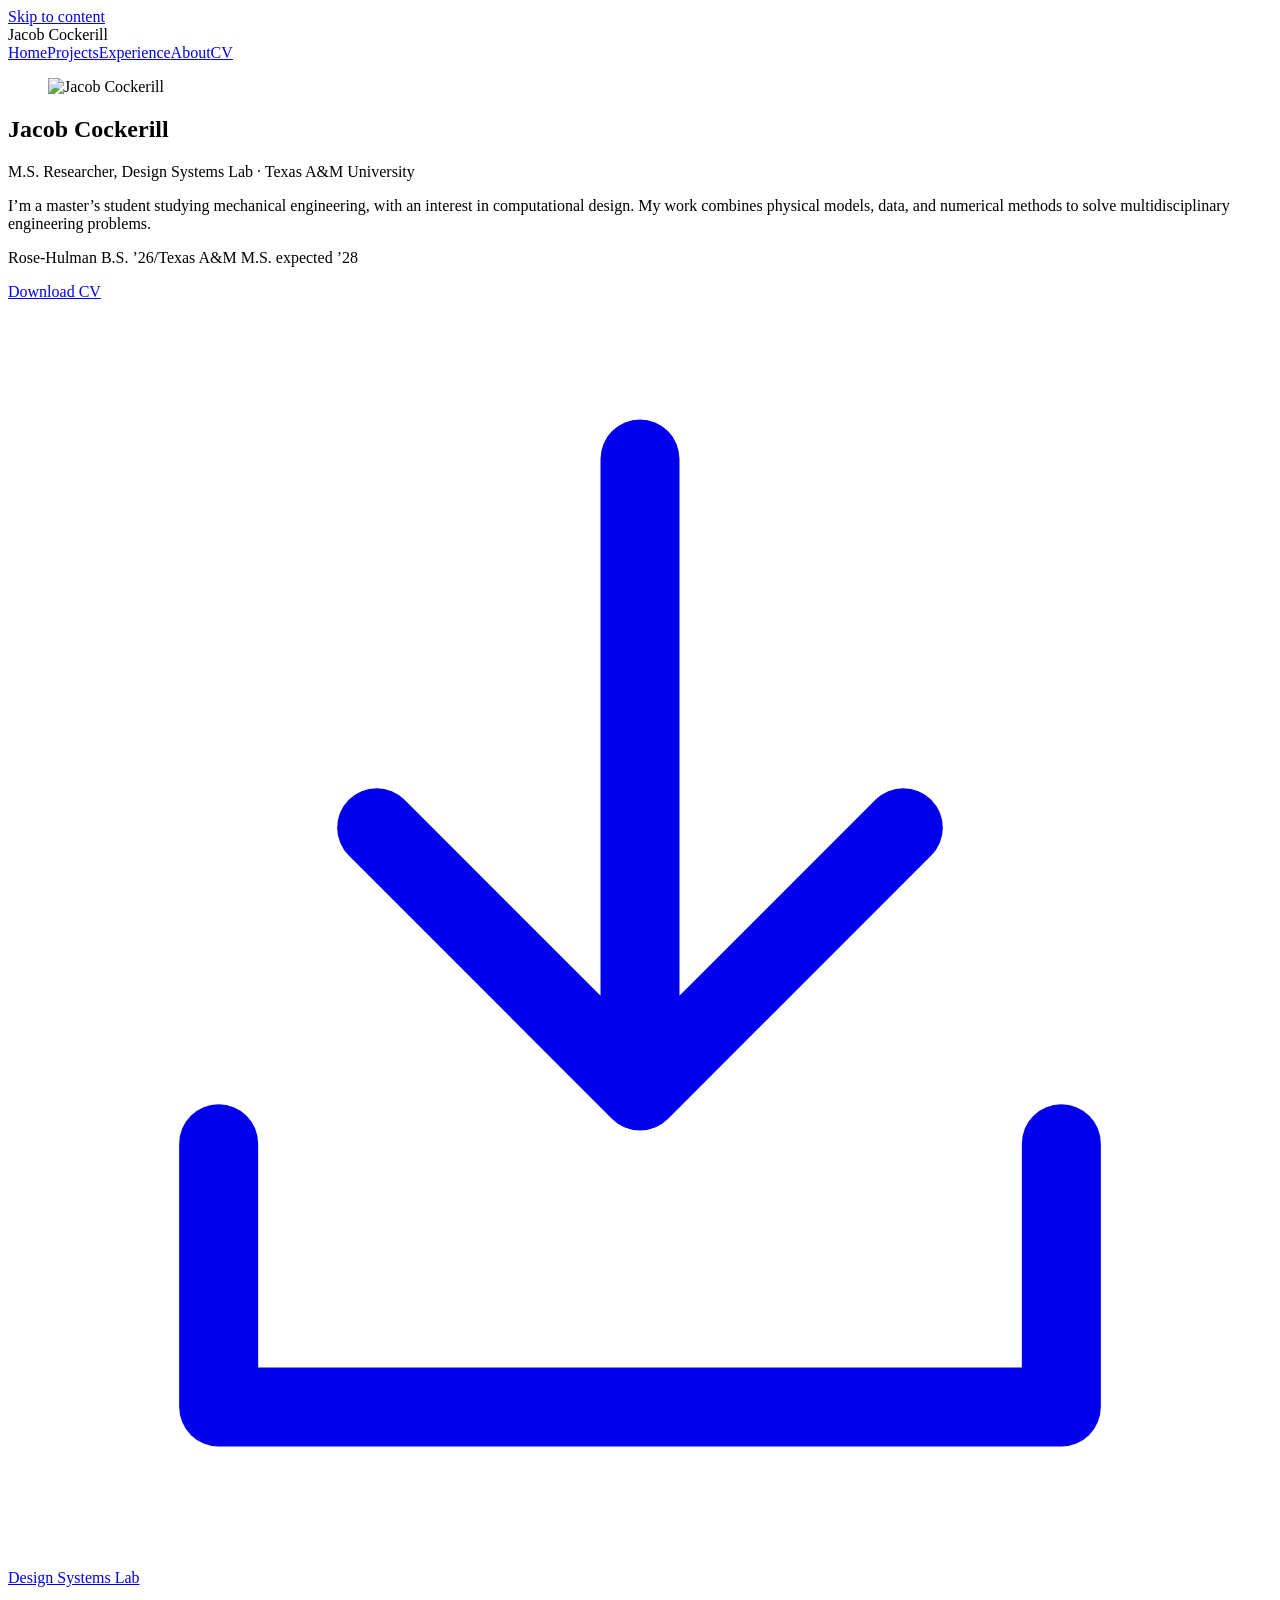
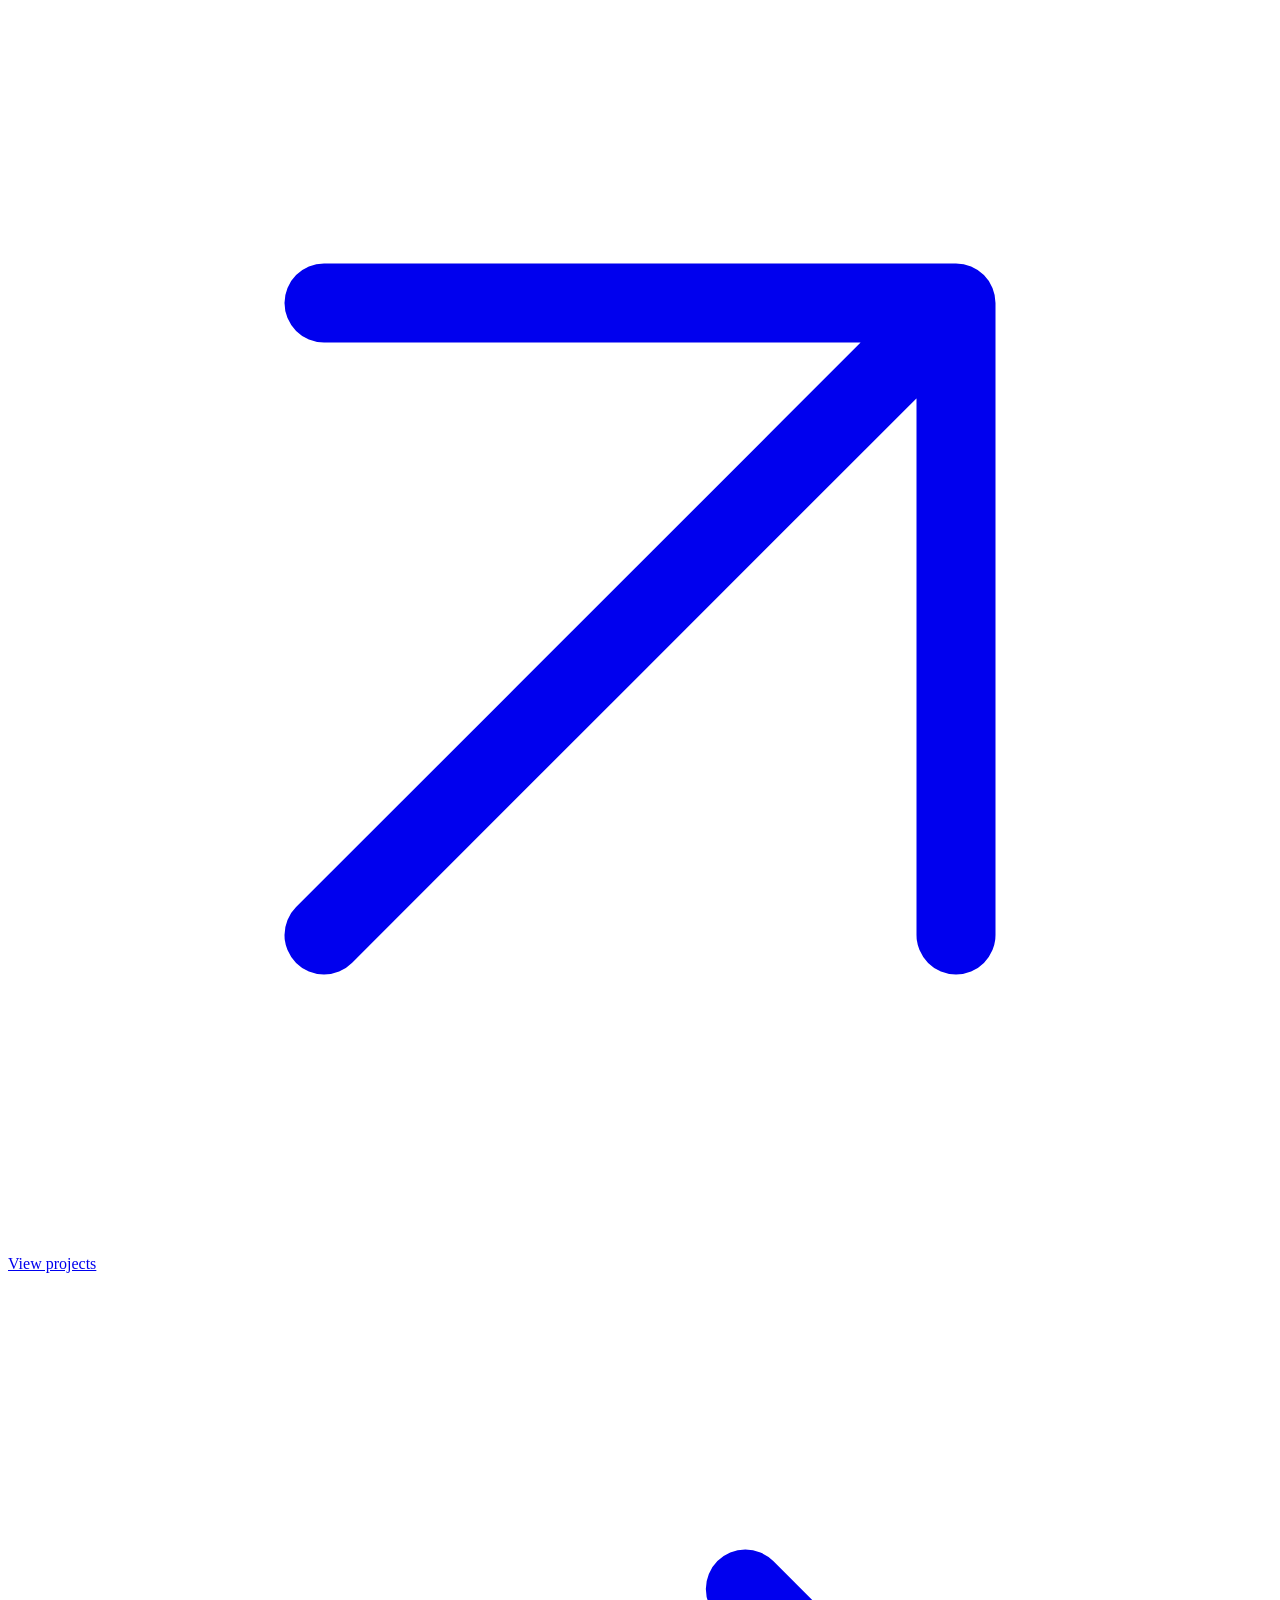
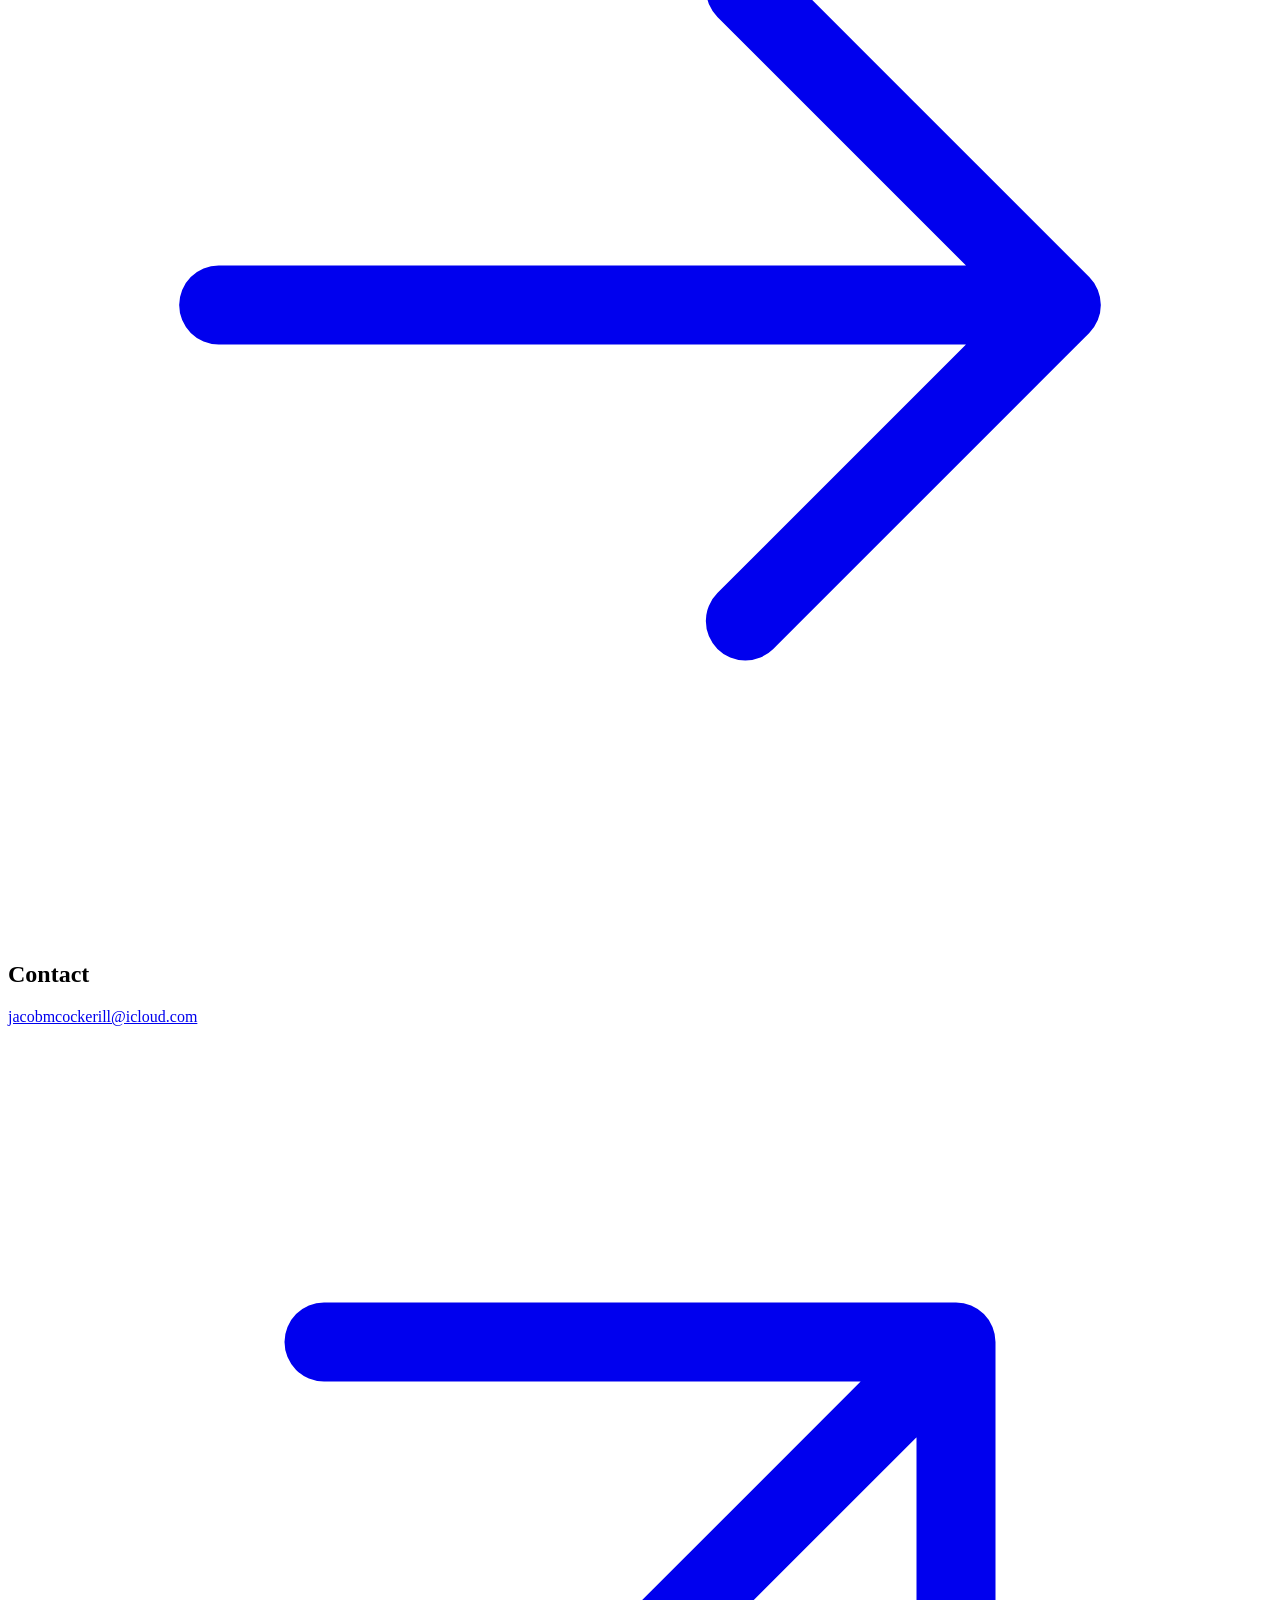
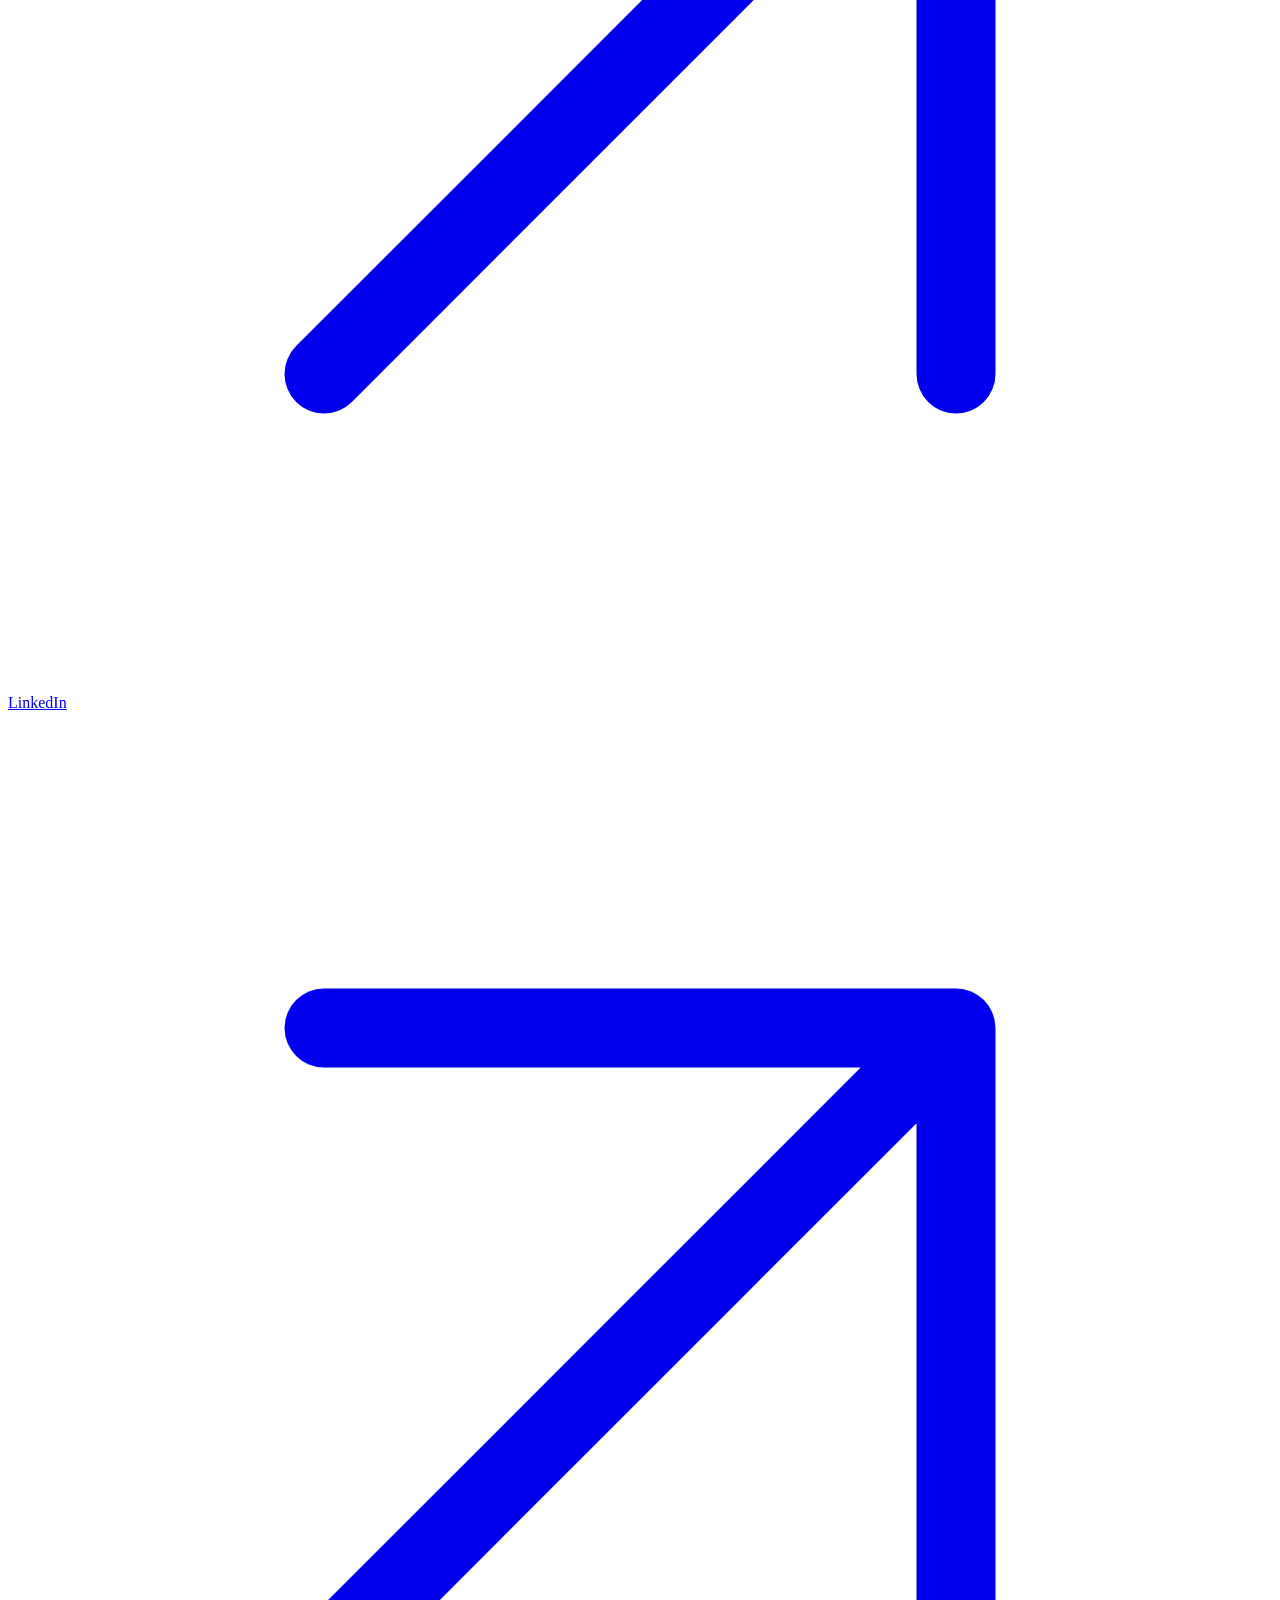
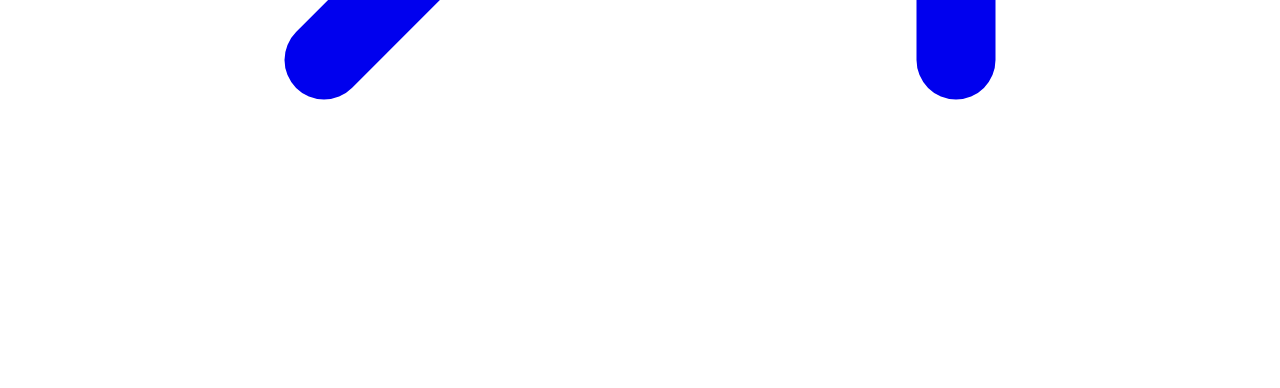
==== index.html @ 5a133b37 "Add files via upload" ====
<!doctype html>
<html lang="en">
<head>
  <meta charset="utf-8">
  <meta name="viewport" content="width=device-width, initial-scale=1">
  <meta name="description" content="Jacob Cockerill, mechanical engineering master’s student and M.S. Researcher in the Design Systems Lab at Texas A&amp;M University.">
  <meta name="theme-color" content="#151716">
  <title>Jacob Cockerill | Mechanical Engineering Portfolio</title>
  <link rel="icon" href="assets/favicon.svg" type="image/svg+xml">
  <link rel="stylesheet" href="assets/portfolio.css">
</head>
<body class="page-home">
<a class="skip-link" href="#main">Skip to content</a>
<header class="site-header"><div class="container header-inner"><nav aria-label="Main navigation">
  <span class="nav-name">Jacob Cockerill</span>
  <div class="nav-links"><a href="index.html" aria-current="page">Home</a><a href="projects.html">Projects</a><a href="experience.html">Experience</a><a href="about.html">About</a><a href="cv.html">CV</a></div>
</nav></div></header>
<main id="main" tabindex="-1"><section class="hero container centered-home" aria-labelledby="hero-title">
      <figure class="hero-portrait"><div class="media media-frame portrait"><img src="assets/media/jacob-cockerill-portrait.jpg" alt="Jacob Cockerill" width="906" height="1205" loading="eager" fetchpriority="high" decoding="async"></div></figure>
      <div class="hero-copy">
        <h1 id="hero-title">Jacob Cockerill</h1>
        <p class="hero-affiliation">M.S. Researcher, Design Systems Lab <span class="affiliation-divider" aria-hidden="true">·</span> <span>Texas A&amp;M University</span></p>
        <p class="hero-intro">I’m a master’s student studying mechanical engineering, with an interest in computational design. My work combines physical models, data, and numerical methods to solve multidisciplinary engineering problems.</p>
        <p class="hero-note"><span>Rose-Hulman B.S. ’26</span><span class="note-divider" aria-hidden="true">/</span><span>Texas A&amp;M M.S. expected ’28</span></p>
        <div class="hero-actions"><a class="button cv-primary" href="assets/Jacob_Cockerill_CV.pdf" download="Jacob_Cockerill_CV.pdf">Download CV <svg class="icon" viewBox="0 0 24 24" fill="none" stroke="currentColor" stroke-width="1.5" stroke-linecap="round" stroke-linejoin="round" aria-hidden="true"><path d="M12 3v12m-5-5 5 5 5-5M4 16v5h16v-5"/></svg></a><a class="button button-outline" href="https://designsystems.tamu.edu/">Design Systems Lab <svg class="icon" viewBox="0 0 24 24" fill="none" stroke="currentColor" stroke-width="1.5" stroke-linecap="round" stroke-linejoin="round" aria-hidden="true"><path d="M6 18 18 6M6 6h12v12"/></svg></a><a class="text-link" href="projects.html">View projects <svg class="icon" viewBox="0 0 24 24" fill="none" stroke="currentColor" stroke-width="1.5" stroke-linecap="round" stroke-linejoin="round" aria-hidden="true"><path d="M4 12h16m-6-6 6 6-6 6"/></svg></a></div>
      </div>
    </section></main>
<footer class="contact-section" aria-labelledby="contact-title"><div class="container contact-inner"><div><h2 id="contact-title">Contact</h2></div><div class="contact-links"><a href="mailto:jacobmcockerill@icloud.com">jacobmcockerill@icloud.com <svg class="icon" viewBox="0 0 24 24" fill="none" stroke="currentColor" stroke-width="1.5" stroke-linecap="round" stroke-linejoin="round" aria-hidden="true"><path d="M6 18 18 6M6 6h12v12"/></svg></a><a href="https://www.linkedin.com/in/jacob-cockerill-304030253">LinkedIn <svg class="icon" viewBox="0 0 24 24" fill="none" stroke="currentColor" stroke-width="1.5" stroke-linecap="round" stroke-linejoin="round" aria-hidden="true"><path d="M6 18 18 6M6 6h12v12"/></svg></a></div></div></footer>
</body>
</html>
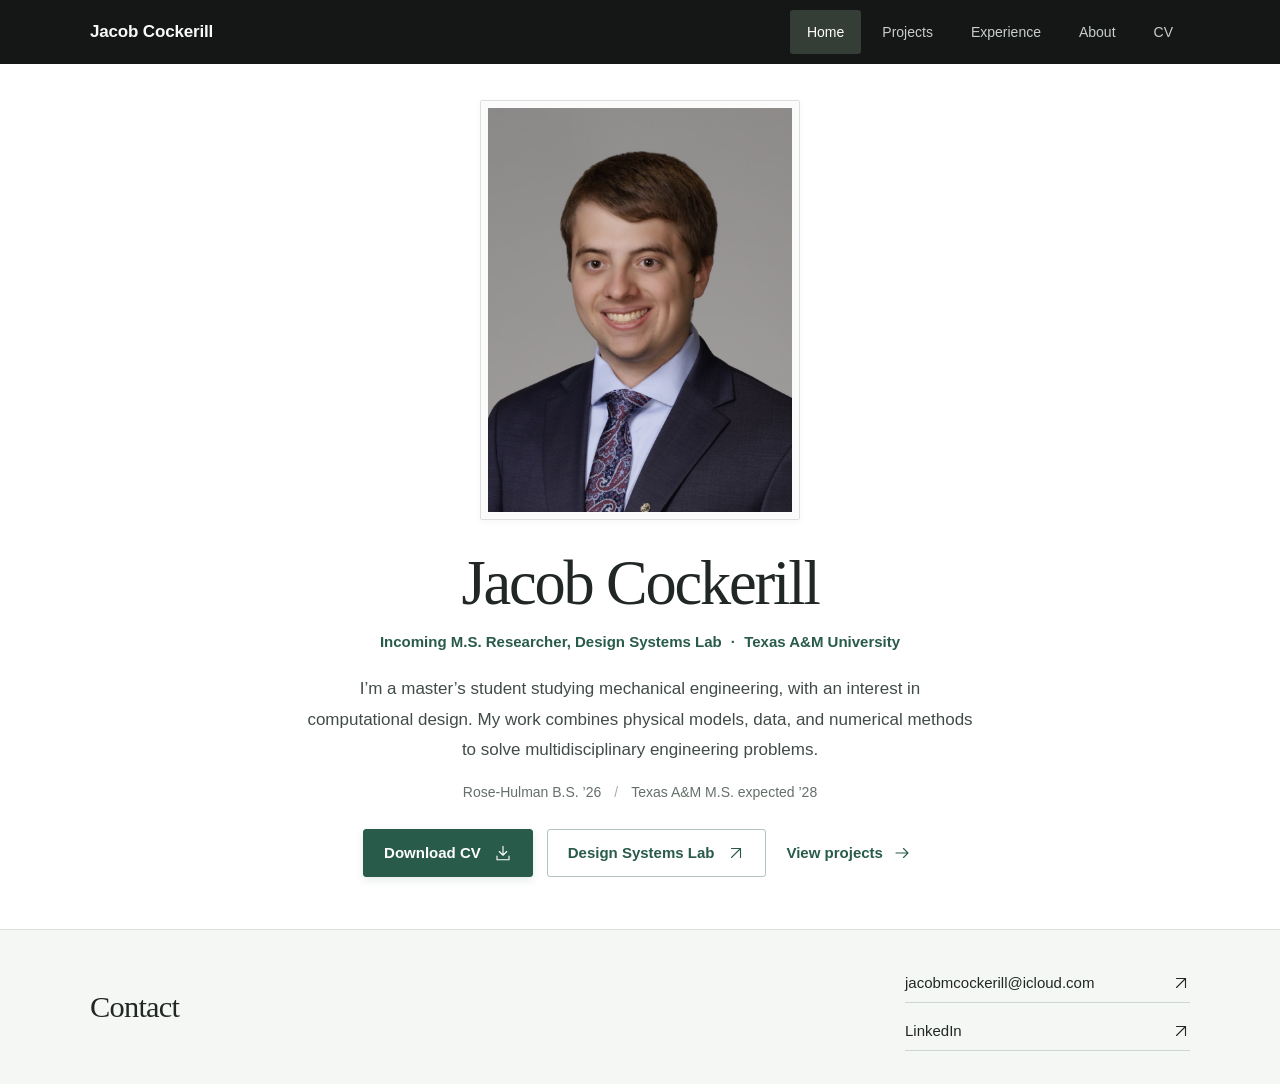
==== commit 1e8146e5: "Update LinkedIn links and incoming lab status" ====
--- a/index.html
+++ b/index.html
@@ -1,30 +1,30 @@
-<!doctype html>
-<html lang="en">
-<head>
-  <meta charset="utf-8">
-  <meta name="viewport" content="width=device-width, initial-scale=1">
-  <meta name="description" content="Jacob Cockerill, mechanical engineering master’s student and M.S. Researcher in the Design Systems Lab at Texas A&amp;M University.">
-  <meta name="theme-color" content="#151716">
-  <title>Jacob Cockerill | Mechanical Engineering Portfolio</title>
-  <link rel="icon" href="assets/favicon.svg" type="image/svg+xml">
-  <link rel="stylesheet" href="assets/portfolio.css">
-</head>
-<body class="page-home">
-<a class="skip-link" href="#main">Skip to content</a>
-<header class="site-header"><div class="container header-inner"><nav aria-label="Main navigation">
-  <span class="nav-name">Jacob Cockerill</span>
-  <div class="nav-links"><a href="index.html" aria-current="page">Home</a><a href="projects.html">Projects</a><a href="experience.html">Experience</a><a href="about.html">About</a><a href="cv.html">CV</a></div>
-</nav></div></header>
-<main id="main" tabindex="-1"><section class="hero container centered-home" aria-labelledby="hero-title">
-      <figure class="hero-portrait"><div class="media media-frame portrait"><img src="assets/media/jacob-cockerill-portrait.jpg" alt="Jacob Cockerill" width="906" height="1205" loading="eager" fetchpriority="high" decoding="async"></div></figure>
-      <div class="hero-copy">
-        <h1 id="hero-title">Jacob Cockerill</h1>
-        <p class="hero-affiliation">M.S. Researcher, Design Systems Lab <span class="affiliation-divider" aria-hidden="true">·</span> <span>Texas A&amp;M University</span></p>
-        <p class="hero-intro">I’m a master’s student studying mechanical engineering, with an interest in computational design. My work combines physical models, data, and numerical methods to solve multidisciplinary engineering problems.</p>
-        <p class="hero-note"><span>Rose-Hulman B.S. ’26</span><span class="note-divider" aria-hidden="true">/</span><span>Texas A&amp;M M.S. expected ’28</span></p>
-        <div class="hero-actions"><a class="button cv-primary" href="assets/Jacob_Cockerill_CV.pdf" download="Jacob_Cockerill_CV.pdf">Download CV <svg class="icon" viewBox="0 0 24 24" fill="none" stroke="currentColor" stroke-width="1.5" stroke-linecap="round" stroke-linejoin="round" aria-hidden="true"><path d="M12 3v12m-5-5 5 5 5-5M4 16v5h16v-5"/></svg></a><a class="button button-outline" href="https://designsystems.tamu.edu/">Design Systems Lab <svg class="icon" viewBox="0 0 24 24" fill="none" stroke="currentColor" stroke-width="1.5" stroke-linecap="round" stroke-linejoin="round" aria-hidden="true"><path d="M6 18 18 6M6 6h12v12"/></svg></a><a class="text-link" href="projects.html">View projects <svg class="icon" viewBox="0 0 24 24" fill="none" stroke="currentColor" stroke-width="1.5" stroke-linecap="round" stroke-linejoin="round" aria-hidden="true"><path d="M4 12h16m-6-6 6 6-6 6"/></svg></a></div>
-      </div>
-    </section></main>
-<footer class="contact-section" aria-labelledby="contact-title"><div class="container contact-inner"><div><h2 id="contact-title">Contact</h2></div><div class="contact-links"><a href="mailto:jacobmcockerill@icloud.com">jacobmcockerill@icloud.com <svg class="icon" viewBox="0 0 24 24" fill="none" stroke="currentColor" stroke-width="1.5" stroke-linecap="round" stroke-linejoin="round" aria-hidden="true"><path d="M6 18 18 6M6 6h12v12"/></svg></a><a href="https://www.linkedin.com/in/jacob-cockerill-304030253">LinkedIn <svg class="icon" viewBox="0 0 24 24" fill="none" stroke="currentColor" stroke-width="1.5" stroke-linecap="round" stroke-linejoin="round" aria-hidden="true"><path d="M6 18 18 6M6 6h12v12"/></svg></a></div></div></footer>
-</body>
-</html>+<!doctype html>
+<html lang="en">
+<head>
+  <meta charset="utf-8">
+  <meta name="viewport" content="width=device-width, initial-scale=1">
+  <meta name="description" content="Jacob Cockerill, mechanical engineering master’s student at Texas A&amp;M University, accepted to join the Design Systems Lab.">
+  <meta name="theme-color" content="#151716">
+  <title>Jacob Cockerill | Mechanical Engineering Portfolio</title>
+  <link rel="icon" href="assets/favicon.svg" type="image/svg+xml">
+  <link rel="stylesheet" href="assets/portfolio.css">
+</head>
+<body class="page-home">
+<a class="skip-link" href="#main">Skip to content</a>
+<header class="site-header"><div class="container header-inner"><nav aria-label="Main navigation">
+  <span class="nav-name">Jacob Cockerill</span>
+  <div class="nav-links"><a href="index.html" aria-current="page">Home</a><a href="projects.html">Projects</a><a href="experience.html">Experience</a><a href="about.html">About</a><a href="cv.html">CV</a></div>
+</nav></div></header>
+<main id="main" tabindex="-1"><section class="hero container centered-home" aria-labelledby="hero-title">
+      <figure class="hero-portrait"><div class="media media-frame portrait"><img src="assets/media/jacob-cockerill-portrait.jpg" alt="Jacob Cockerill" width="906" height="1205" loading="eager" fetchpriority="high" decoding="async"></div></figure>
+      <div class="hero-copy">
+        <h1 id="hero-title">Jacob Cockerill</h1>
+        <p class="hero-affiliation">Incoming M.S. Researcher, Design Systems Lab <span class="affiliation-divider" aria-hidden="true">·</span> <span>Texas A&amp;M University</span></p>
+        <p class="hero-intro">I’m a master’s student studying mechanical engineering, with an interest in computational design. My work combines physical models, data, and numerical methods to solve multidisciplinary engineering problems.</p>
+        <p class="hero-note"><span>Rose-Hulman B.S. ’26</span><span class="note-divider" aria-hidden="true">/</span><span>Texas A&amp;M M.S. expected ’28</span></p>
+        <div class="hero-actions"><a class="button cv-primary" href="assets/Jacob_Cockerill_CV.pdf" download="Jacob_Cockerill_CV.pdf">Download CV <svg class="icon" viewBox="0 0 24 24" fill="none" stroke="currentColor" stroke-width="1.5" stroke-linecap="round" stroke-linejoin="round" aria-hidden="true"><path d="M12 3v12m-5-5 5 5 5-5M4 16v5h16v-5"/></svg></a><a class="button button-outline" href="https://designsystems.tamu.edu/">Design Systems Lab <svg class="icon" viewBox="0 0 24 24" fill="none" stroke="currentColor" stroke-width="1.5" stroke-linecap="round" stroke-linejoin="round" aria-hidden="true"><path d="M6 18 18 6M6 6h12v12"/></svg></a><a class="text-link" href="projects.html">View projects <svg class="icon" viewBox="0 0 24 24" fill="none" stroke="currentColor" stroke-width="1.5" stroke-linecap="round" stroke-linejoin="round" aria-hidden="true"><path d="M4 12h16m-6-6 6 6-6 6"/></svg></a></div>
+      </div>
+    </section></main>
+<footer class="contact-section" aria-labelledby="contact-title"><div class="container contact-inner"><div><h2 id="contact-title">Contact</h2></div><div class="contact-links"><a href="mailto:jacobmcockerill@icloud.com">jacobmcockerill@icloud.com <svg class="icon" viewBox="0 0 24 24" fill="none" stroke="currentColor" stroke-width="1.5" stroke-linecap="round" stroke-linejoin="round" aria-hidden="true"><path d="M6 18 18 6M6 6h12v12"/></svg></a><a href="https://www.linkedin.com/in/jcockerill26/">LinkedIn <svg class="icon" viewBox="0 0 24 24" fill="none" stroke="currentColor" stroke-width="1.5" stroke-linecap="round" stroke-linejoin="round" aria-hidden="true"><path d="M6 18 18 6M6 6h12v12"/></svg></a></div></div></footer>
+</body>
+</html>
--- a/assets/portfolio.css
+++ b/assets/portfolio.css
@@ -0,0 +1,363 @@
+/* One shared visual system for the portfolio. No external fonts or libraries. */
+:root {
+  color-scheme: light;
+  --paper: #ffffff;
+  --surface: #f6f7f6;
+  --ink: #202724;
+  --body: #424c46;
+  --muted: #657069;
+  --accent: #285b49;
+  --accent-dark: #193d30;
+  --line: #dce2de;
+  --header: #151716;
+  --serif: Georgia, 'Times New Roman', serif;
+  --sans: 'Segoe UI', Arial, sans-serif;
+  --max: 1100px;
+  --gutter: clamp(20px, 4vw, 48px);
+}
+* { box-sizing: border-box; }
+html { scroll-behavior: smooth; scroll-padding-top: 90px; }
+body {
+  margin: 0;
+  min-height: 100svh;
+  display: flex;
+  flex-direction: column;
+  background: var(--paper);
+  color: var(--ink);
+  font-family: var(--sans);
+  font-size: 1rem;
+  line-height: 1.75;
+  -webkit-font-smoothing: antialiased;
+}
+main { flex: 1; min-width: 0; }
+main:focus { outline: none; }
+figure, h1, h2, h3, p, ul, dl, dd { margin: 0; }
+button, input { font: inherit; }
+img, video { display: block; max-width: 100%; }
+a { color: inherit; text-decoration: none; touch-action: manipulation; }
+a, button { -webkit-tap-highlight-color: transparent; }
+a:focus-visible, button:focus-visible, summary:focus-visible {
+  outline: 3px solid var(--accent);
+  outline-offset: 5px;
+}
+::selection { background: #dae8df; color: #18382a; }
+.container { width: min(var(--max), calc(100% - var(--gutter) * 2)); margin-inline: auto; }
+.section { padding-block: clamp(38px, 5vw, 64px) 76px; }
+h1, h2, h3 { text-wrap: balance; }
+h1, h2 { font-family: var(--serif); font-weight: 400; }
+h1 { font-size: clamp(2.5rem, 4.8vw, 3.65rem); line-height: 1.12; letter-spacing: -.035em; }
+h2 { font-size: clamp(1.75rem, 3vw, 2.25rem); line-height: 1.25; letter-spacing: -.025em; }
+h3 { font-size: 1.125rem; font-weight: 600; line-height: 1.4; }
+p { color: var(--body); }
+.small { font-size: .875rem; }
+.muted { color: var(--muted); }
+.eyebrow { color: var(--accent); font-size: .8125rem; font-weight: 650; letter-spacing: .095em; text-transform: uppercase; line-height: 1.5; }
+.icon { display: inline-block; width: 1.125rem; height: 1.125rem; flex: 0 0 auto; vertical-align: -.18em; }
+.skip-link { position: fixed; top: -100px; left: 16px; z-index: 100; padding: 10px 18px; color: #fff; background: var(--accent-dark); }
+.skip-link:focus { top: 12px; }
+
+/* Quiet, full-width navigation. The name is text, not another tab. */
+.site-header { position: sticky; top: 0; z-index: 30; background: var(--header); }
+.header-inner { padding: 0; }
+.header-inner nav { display: flex; align-items: center; justify-content: space-between; gap: 24px; min-height: 64px; }
+.nav-name { flex: 0 0 auto; color: #f8faf8; font-weight: 600; letter-spacing: -.01em; font-size: 1.0625rem; }
+.nav-links { display: flex; flex-wrap: wrap; gap: 4px; padding-block: 10px; }
+.nav-links a { display: flex; align-items: center; justify-content: center; min-height: 44px; padding: 8px 17px; border-radius: 3px; font-size: .875rem; color: #c8ceca; transition: color .18s, background .18s; }
+.nav-links a:hover { background: #262c28; color: #fff; }
+.nav-links a[aria-current="page"] { background: #353d37; color: #fff; }
+.nav-links a:focus-visible { outline-color: #fff; outline-offset: -3px; }
+
+/* Shared links and actions. */
+.button { display: inline-flex; align-items: center; justify-content: center; gap: 13px; min-height: 48px; padding: 10px 20px; border: 1px solid var(--accent); border-radius: 3px; background: var(--accent); color: #fff; font-size: .9375rem; font-weight: 600; line-height: 1.5; transition: background .18s, border-color .18s, box-shadow .18s; }
+.button:hover { background: var(--accent-dark); border-color: var(--accent-dark); }
+.button.cv-primary { box-shadow: 0 3px 9px #285b491f; }
+.button.cv-primary:hover { box-shadow: 0 4px 13px #285b4933; }
+.button-outline { color: var(--accent); background: var(--paper); border-color: #b3c4ba; }
+.button-outline:hover { background: #f0f5f2; color: var(--accent-dark); border-color: var(--accent); }
+.text-link, .back-link { display: inline-flex; align-items: center; gap: 10px; color: var(--accent); font-size: .9375rem; font-weight: 550; line-height: 1.5; padding-block: 6px; }
+.text-link:hover, .back-link:hover { color: var(--accent-dark); text-decoration: underline; text-underline-offset: 5px; }
+.back-link { font-size: .875rem; color: var(--muted); }
+
+/* Centered, full portrait and a compact introduction. */
+.hero { display: flex; flex-direction: column; align-items: center; gap: 28px; text-align: center; padding-block: 36px 52px; }
+.hero-portrait { width: 320px; max-width: 76vw; }
+.hero-copy { width: 100%; max-width: 780px; }
+.hero h1 { font-size: clamp(2.7rem, 5vw, 3.9rem); }
+.hero-affiliation { color: var(--accent); margin-top: 12px; font-size: .9375rem; font-weight: 550; line-height: 1.65; }
+.affiliation-divider { padding-inline: 5px; }
+.hero-intro { max-width: 670px; margin: 19px auto 0; font-size: 1.0625rem; line-height: 1.8; text-wrap: pretty; }
+.hero-note { display: flex; justify-content: center; flex-wrap: wrap; gap: 4px 13px; margin-top: 14px; color: var(--muted); font-size: .875rem; }
+.note-divider { color: #a4aea7; }
+.hero-actions { display: flex; flex-wrap: wrap; align-items: center; justify-content: center; gap: 14px; margin-top: 25px; }
+.hero-actions > .text-link { margin-inline: 6px; min-height: 44px; }
+
+/* Frames surround the natural media bounds; the content determines its ratio. */
+.media { min-width: 0; position: relative; }
+.media-frame { padding: 7px; background: #fafbfa; border: 1px solid #dce0dc; border-radius: 2px; box-shadow: 0 2px 7px #19271f0b; }
+.media img { width: 100%; height: auto; }
+.media video, .youtube-video iframe { display: block; width: 100%; height: auto; aspect-ratio: 16 / 9; border: 0; background: #151716; }
+.portrait img, .full-photo img { object-fit: contain; }
+.placeholder { display: grid; place-items: center; min-height: 180px; aspect-ratio: 16 / 9; border: 1px dashed #cdd6cf; background: #f7f8f7; }
+.placeholder-center { display: flex; flex-direction: column; align-items: center; gap: 6px; padding: 22px; text-align: center; color: var(--muted); font-size: .875rem; }
+.placeholder-center > .icon { width: 25px; height: 25px; margin-bottom: 4px; color: #7b8e81; }
+.placeholder-note { color: #6e7971; font-size: .8125rem; }
+figcaption { margin-top: 12px; color: var(--muted); font-size: .875rem; line-height: 1.65; }
+
+/* Projects: one featured industry collaboration, then a measured two-column grid. */
+.page-heading { margin-bottom: 44px; }
+.page-heading > .eyebrow { margin-bottom: 13px; }
+.page-heading > p:not(.eyebrow) { margin-top: 17px; max-width: 650px; }
+.collection-heading { display: grid; grid-template-columns: 1.15fr 1fr; gap: 30px; align-items: start; padding-bottom: 25px; }
+.collection-heading h2 { font-size: clamp(1.6rem, 2.5vw, 1.95rem); }
+.collection-heading p { font-size: .9375rem; line-height: 1.75; white-space: pre-line; }
+.project-collection + .project-collection { margin-top: 62px; padding-top: 35px; border-top: 1px solid var(--line); }
+.project-grid { display: grid; grid-template-columns: repeat(2, minmax(0,1fr)); gap: 44px 32px; }
+.project-card { min-width: 0; }
+.project-link { display: flex; flex-direction: column; height: 100%; }
+.card-media { min-width: 0; }
+.card-media img { aspect-ratio: 16 / 10; object-fit: cover; }
+.card-media .scientific-figure { display: grid; align-items: center; min-height: 180px; }
+.card-media .scientific-figure img { aspect-ratio: auto; object-fit: contain; }
+.card-image-credit { margin-top: 9px; font-size: .8125rem; line-height: 1.5; color: var(--muted); }
+.card-media .placeholder { aspect-ratio: 3 / 1; min-height: 150px; }
+.card-copy { padding: 22px 1px 0; }
+.card-copy .eyebrow { font-size: .75rem; }
+.card-copy h3 { margin-block: 9px 12px; font-family: var(--serif); font-weight: 400; font-size: 1.75rem; line-height: 1.2; letter-spacing: -.02em; transition: color .18s; }
+.card-summary { line-height: 1.8; }
+.card-period { color: var(--muted); margin-top: 12px; font-size: .8125rem; }
+.project-card-link { display: inline-flex; align-items: center; gap: 10px; color: var(--accent); font-weight: 600; margin-top: 20px; font-size: .875rem; }
+.project-link:hover h3 { color: var(--accent); }
+.project-link:hover .project-card-link { text-decoration: underline; text-underline-offset: 5px; }
+.project-link:hover .media-frame { border-color: #a8b9ad; }
+.tags { padding: 0; display: flex; flex-wrap: wrap; gap: 6px; list-style: none; margin-top: 16px; font-size: .8125rem; line-height: 1.5; color: #58675d; }
+.tags li { padding: 4px 9px; border: 1px solid #e1e7e2; background: #f7f9f7; border-radius: 2px; }
+.collection-industry .project-grid { grid-template-columns: 1fr; }
+.collection-industry .project-link { display: grid; grid-template-columns: 1.2fr 1fr; align-items: center; gap: 38px; }
+.collection-industry .card-copy { padding: 0; }
+.collection-industry .card-copy h3 { font-size: clamp(1.9rem, 3.4vw, 2.65rem); }
+.collection-industry .card-media img { aspect-ratio: 4 / 3; }
+.card-result { display: flex; align-items: center; gap: 17px; padding-block: 17px 0; margin-top: 17px; border-top: 1px solid var(--line); }
+.card-result strong { color: var(--accent); font-family: var(--serif); font-weight: 400; font-size: 2rem; line-height: 1.1; white-space: nowrap; }
+.card-result span { font-size: .8125rem; line-height: 1.55; color: var(--muted); }
+
+/* Project pages: a clear introduction, media, and readable technical detail. */
+.project-heading { padding-top: 28px; }
+.project-heading > .eyebrow { margin-top: 27px; margin-bottom: 12px; }
+.project-heading h1 { max-width: 880px; }
+.project-subtitle { margin-top: 16px; font-size: 1.125rem; }
+.project-facts { display: grid; grid-template-columns: 1fr 1fr 1.45fr; gap: 30px; padding-block: 23px; margin-top: 30px; border-block: 1px solid var(--line); }
+.project-facts dt { font-size: .75rem; color: var(--muted); font-weight: 600; text-transform: uppercase; letter-spacing: .07em; }
+.project-facts dd { margin-top: 5px; font-size: .9375rem; color: var(--body); }
+.project-facts .tags { margin-top: 0; }
+.project-team { margin-top: 14px; }
+.project-cover { padding-top: 28px; }
+.project-cover figcaption { display: flex; align-items: baseline; flex-wrap: wrap; justify-content: space-between; gap: 8px 20px; }
+.project-cover figcaption .text-link { font-size: .875rem; }
+.image-credit { display: block; margin-top: 4px; font-size: .8125rem; }
+.image-credit a { color: var(--accent); text-decoration: underline; text-underline-offset: 3px; }
+.project-cover .wide img { max-height: 560px; object-fit: contain; }
+.project-cover.cover-empty .placeholder { aspect-ratio: auto; min-height: 230px; }
+.project-body { display: grid; grid-template-columns: 220px minmax(0,1fr); gap: clamp(36px, 6vw, 84px); padding-block: 55px; }
+.project-sidebar { align-self: start; border-top: 2px solid var(--accent); padding-top: 16px; }
+.project-sidebar h2 { font-family: var(--sans); font-weight: 600; font-size: .9375rem; letter-spacing: 0; }
+.project-stats { margin-top: 9px; }
+.project-stats > div { display: flex; flex-direction: column; gap: 7px; padding-block: 19px; }
+.project-stats > div + div { border-top: 1px solid var(--line); }
+.project-stats dt { font-size: .875rem; line-height: 1.65; color: var(--muted); }
+.project-stats dd { order: -1; font-family: var(--serif); font-variant-numeric: lining-nums tabular-nums; font-size: 2.3rem; line-height: 1.1; letter-spacing: -.035em; color: var(--accent); }
+.technical-focus { margin-top: 9px; }
+.focus-item { padding-block: 18px; }
+.focus-item + .focus-item { border-top: 1px solid var(--line); }
+.focus-item dt { margin-bottom: 8px; font-size: 1.375rem; line-height: 1.3; font-weight: 600; color: var(--accent); overflow-wrap: anywhere; }
+.focus-item dd { font-size: .9375rem; line-height: 1.65; color: var(--body); }
+.project-narrative { max-width: 720px; }
+.project-narrative h2 { font-size: 1.8rem; margin-bottom: 16px; }
+.project-narrative section + section { margin-top: 34px; padding-top: 28px; border-top: 1px solid #e9ede9; }
+.body-list { padding-left: 20px; margin-top: 16px; color: var(--body); }
+.body-list li { padding-left: 4px; margin-top: 9px; }
+.body-list li::marker { color: #758a7c; }
+.project-gallery { padding-block: 32px 50px; border-top: 1px solid var(--line); }
+.project-gallery > h2 { font-size: 1.9rem; margin-bottom: 26px; }
+.gallery-grid { display: grid; grid-template-columns: repeat(2,minmax(0,1fr)); gap: 30px; align-items: start; }
+.gallery-grid figure { min-width: 0; }
+.gallery-grid.gallery-single { grid-template-columns: minmax(0,1fr); max-width: 780px; }
+.supporting-figure { margin-bottom: 36px; }
+.supporting-figure figcaption { display: flex; flex-wrap: wrap; align-items: baseline; justify-content: space-between; gap: 8px 22px; }
+.supporting-figure figcaption > span { flex: 1 1 480px; }
+.supporting-figure .text-link { font-size: .875rem; }
+.comparison-table-wrap { margin-top: 22px; overflow-x: auto; }
+.comparison-table { width: 100%; border-collapse: collapse; font-size: .9375rem; font-variant-numeric: tabular-nums; }
+.comparison-table caption { text-align: left; color: var(--muted); font-size: .875rem; line-height: 1.5; padding-bottom: 12px; }
+.comparison-table th, .comparison-table td { padding: 11px 8px; border-bottom: 1px solid var(--line); text-align: right; }
+.comparison-table th:first-child { text-align: left; padding-left: 0; }
+.comparison-table thead th { font-weight: 600; color: var(--ink); background: var(--surface); border-top: 1px solid var(--line); }
+.comparison-table tbody th { font-weight: 500; color: var(--body); }
+.gallery-grid .placeholder { aspect-ratio: 4 / 3; }
+.next-project { display: flex; justify-content: space-between; align-items: center; gap: 30px; padding-block: 27px 42px; border-top: 1px solid var(--line); }
+.next-project-link { display: block; text-align: right; max-width: 70%; padding-block: 6px; }
+.next-project-link > span { display: block; font-size: .8125rem; color: var(--muted); margin-bottom: 6px; }
+.next-project-link strong { font-family: var(--serif); font-weight: 400; font-size: 1.6rem; line-height: 1.35; }
+.next-project-link .icon { margin-left: 7px; }
+.next-project-link:hover strong { color: var(--accent); }
+
+/* About and experience: clear prose, with credentials and dates easy to find. */
+.about-heading h1 { max-width: 880px; }
+.about-layout { display: grid; grid-template-columns: minmax(0,1fr) 320px; gap: 62px; align-items: start; }
+.about-copy > p { line-height: 1.9; text-wrap: pretty; }
+.about-copy > p + p { margin-top: 22px; }
+.education-panel { padding: 27px; border: 1px solid var(--line); background: var(--surface); border-radius: 3px; }
+.education-panel > h2 { font-family: var(--sans); font-size: .9375rem; font-weight: 600; line-height: 1.5; letter-spacing: 0; }
+.education-item { margin-top: 23px; }
+.education-item + .education-item { padding-top: 22px; border-top: 1px solid var(--line); }
+.education-date { color: var(--accent); font-size: .8125rem; font-weight: 550; }
+.education-item h3 { font-family: var(--serif); font-weight: 400; font-size: 1.35rem; margin-top: 5px; line-height: 1.35; }
+.education-degree { font-size: .9375rem; margin-top: 7px; }
+.education-item .small { margin-top: 5px; line-height: 1.6; }
+.credential { margin-top: 23px; padding-top: 20px; border-top: 1px solid var(--line); }
+.credential h3 { font-size: .875rem; }
+.credential p { margin-top: 7px; font-size: .875rem; }
+.skills-section { margin-top: 38px; }
+.skills-section > h2 { font-size: 1.75rem; margin-bottom: 20px; }
+.skill-list > div { border-top: 1px solid var(--line); padding-block: 15px; }
+.skill-list h3 { font-size: .9375rem; margin-bottom: 6px; }
+.skill-list p { font-size: .9375rem; }
+.experience-entry { display: grid; grid-template-columns: 220px minmax(0,1fr); gap: 50px; padding-block: 33px; border-top: 1px solid var(--line); }
+.experience-entry:first-child { border-top: 2px solid var(--accent); }
+.experience-date p { font-weight: 550; font-size: .9375rem; color: var(--ink); }
+.experience-date span { display: block; color: var(--muted); font-size: .875rem; margin-top: 5px; }
+.experience-copy h2 { font-size: 1.9rem; }
+.role { font-size: .9375rem; font-weight: 550; color: var(--accent); }
+.experience-copy .role { margin-block: 8px 15px; }
+.experience-copy > .text-link { margin-top: 16px; }
+
+/* The web CV is a readable summary. Its original PDF is a separate asset. */
+.cv-page { max-width: 1000px; }
+.cv-heading { display: flex; align-items: start; justify-content: space-between; gap: 30px; }
+.cv-heading h1 { margin-block: 12px 15px; }
+.cv-heading > .button { margin-top: 32px; flex-shrink: 0; }
+.cv-contact-links { display: flex; flex-wrap: wrap; gap: 10px 24px; margin-top: 19px; font-size: .9375rem; }
+.cv-contact-links a { color: var(--accent); text-decoration: underline; text-underline-offset: 4px; }
+.cv-contact-links .icon { width: .9375rem; height: .9375rem; }
+.cv-section { border-top: 1px solid var(--line); margin-top: 38px; padding-top: 28px; }
+.cv-section > h2 { font-size: 1.75rem; margin-bottom: 24px; }
+.cv-education { display: grid; grid-template-columns: 1fr 1fr; gap: 40px; }
+.cv-education .education-item { margin: 0; padding: 0; border: 0; }
+.cv-certification { font-size: .9375rem; margin-top: 23px; }
+.cv-entry + .cv-entry { margin-top: 28px; }
+.cv-entry-heading { display: flex; justify-content: space-between; align-items: baseline; gap: 24px; }
+.cv-entry-heading h3 { font-size: 1.125rem; }
+.cv-entry-heading > span { font-size: .8125rem; color: var(--muted); white-space: nowrap; }
+.cv-entry-heading a { color: var(--ink); }
+.cv-entry-heading a:hover { color: var(--accent); text-decoration: underline; text-underline-offset: 4px; }
+.cv-entry-heading .icon { width: .9375rem; height: .9375rem; margin-left: 4px; color: var(--accent); }
+.cv-entry > p { margin-top: 8px; }
+.cv-entry .body-list { font-size: .9375rem; }
+.cv-section > .skill-list > div:first-child { border-top: 0; padding-top: 0; }
+
+/* A useful contact ending on every page, without a second branding footer. */
+.contact-section { background: #f5f7f5; border-top: 1px solid var(--line); padding-block: 33px; }
+.contact-inner { display: flex; align-items: center; justify-content: space-between; gap: 40px; }
+.contact-inner h2 { font-size: 1.9rem; }
+.contact-links { display: flex; flex-direction: column; gap: 8px; min-width: 285px; }
+.contact-links a { display: flex; justify-content: space-between; align-items: center; gap: 22px; min-height: 40px; padding-block: 6px; font-size: .9375rem; border-bottom: 1px solid #cbd6ce; overflow-wrap: anywhere; }
+.contact-links a:hover { color: var(--accent); border-color: var(--accent); }
+
+@media (max-width: 900px) {
+  .nav-links a { padding-inline: 13px; }
+  .about-layout { gap: 35px; grid-template-columns: minmax(0,1fr) 290px; }
+  .collection-industry .project-link { gap: 26px; }
+  .collection-industry .card-media img { aspect-ratio: 1; }
+  .card-result { align-items: start; flex-direction: column; gap: 8px; }
+  .experience-entry { grid-template-columns: 185px minmax(0,1fr); gap: 35px; }
+  .project-body { grid-template-columns: 195px minmax(0,1fr); }
+}
+@media (max-width: 700px) {
+  html { scroll-padding-top: 120px; }
+  .header-inner nav { flex-direction: column; align-items: stretch; gap: 0; }
+  .nav-name { padding-block: 13px 5px; font-size: 1rem; }
+  .nav-links { display: flex; flex-wrap: wrap; justify-content: space-between; gap: 3px; padding-block: 5px 9px; }
+  .nav-links a { flex: 1 0 auto; padding: 8px 3px; font-size: .875rem; }
+  .hero { padding-block: 30px 42px; gap: 24px; }
+  .hero-portrait { width: 280px; }
+  .hero-intro { font-size: 1rem; }
+  .hero-affiliation { font-size: .875rem; }
+  .hero-affiliation > span:last-child { display: block; }
+  .affiliation-divider { display: none; }
+  .hero-actions { gap: 12px; }
+  .hero-actions > .text-link { flex-basis: 100%; justify-content: center; }
+  .section { padding-bottom: 48px; }
+  .page-heading { margin-bottom: 32px; }
+  .collection-heading { grid-template-columns: 1fr; gap: 10px; }
+  .collection-industry .project-link { grid-template-columns: 1fr; gap: 23px; }
+  .collection-industry .card-media img { aspect-ratio: auto; }
+  .card-result { flex-direction: row; align-items: center; gap: 20px; }
+  .project-grid { gap: 34px 22px; }
+  .card-copy h3 { font-size: 1.6rem; }
+  .project-facts { grid-template-columns: 1fr 1fr; gap: 19px; }
+  .project-facts > div:last-child { grid-column: 1 / -1; }
+  .project-body { grid-template-columns: 1fr; gap: 35px; padding-block: 38px; }
+  .project-stats { display: grid; grid-template-columns: repeat(2,minmax(0,1fr)); column-gap: 25px; }
+  .project-stats > div { border-top: 1px solid var(--line); }
+  .project-stats dd { font-size: 2.1rem; }
+  .project-narrative { max-width: none; }
+  .about-layout { grid-template-columns: 1fr; gap: 32px; }
+  .education-panel { padding: 24px; }
+  .experience-entry { grid-template-columns: 1fr; gap: 16px; padding-block: 28px; }
+  .experience-date { display: flex; flex-wrap: wrap; justify-content: space-between; gap: 5px 20px; }
+  .experience-date span { margin: 0; }
+  .cv-heading { display: block; }
+  .cv-heading > .button { margin-top: 23px; }
+  .cv-entry-heading { display: block; }
+  .cv-entry-heading > span { display: block; margin-top: 4px; }
+  .contact-inner { display: block; }
+  .contact-links { min-width: 0; max-width: 440px; margin-top: 22px; }
+}
+@media (max-width: 480px) {
+  .project-grid, .gallery-grid, .cv-education { grid-template-columns: 1fr; }
+  .hero-note { font-size: .8125rem; }
+  .hero-actions .button { width: 100%; max-width: 310px; }
+  .hero-actions > .text-link { margin-top: 0; }
+  .project-collection + .project-collection { margin-top: 40px; padding-top: 28px; }
+  .card-media .placeholder { min-height: 135px; }
+  .project-subtitle { font-size: 1rem; }
+  .project-heading > .eyebrow { margin-top: 23px; }
+  .project-facts { margin-top: 23px; }
+  .project-facts dd { font-size: .875rem; }
+  .project-cover { padding-top: 22px; }
+  .project-cover.cover-empty .placeholder { min-height: 180px; }
+  .project-stats { column-gap: 18px; }
+  .project-stats dt { font-size: .8125rem; }
+  .next-project { align-items: start; gap: 15px; }
+  .next-project-link strong { font-size: 1.25rem; }
+  .next-project .back-link { white-space: nowrap; }
+  .cv-contact-links { gap: 8px 18px; font-size: .875rem; }
+}
+@media (max-width: 360px) {
+  .card-result { align-items: start; flex-direction: column; gap: 8px; }
+  .hero-note .note-divider { display: none; }
+  .hero-note > span { flex-basis: 100%; }
+}
+@media (prefers-reduced-motion: reduce) {
+  html { scroll-behavior: auto; }
+  *, *::before, *::after { transition: none !important; }
+}
+@media print {
+  @page { size: A4; margin: 16mm; }
+  :root { --ink: #111; --body: #222; --muted: #444; --accent: #263d2e; }
+  body { display: block; background: #fff; font-size: 10pt; line-height: 1.5; }
+  .site-header, .contact-section, .skip-link, .button, .next-project { display: none !important; }
+  .container { width: 100%; max-width: none; }
+  .section, .cv-page { padding: 0; }
+  .cv-heading h1 { font-size: 27pt; }
+  .cv-section { margin-top: 20px; padding-top: 15px; }
+  .cv-section > h2 { font-size: 17pt; margin-bottom: 13px; break-after: avoid; }
+  .cv-entry { break-inside: avoid; }
+  .cv-entry + .cv-entry { margin-top: 18px; }
+  .cv-entry-heading { display: flex; }
+  .cv-entry .body-list, .cv-entry .role, .cv-contact-links, .skill-list p { font-size: 10pt; }
+  .body-list { margin-top: 8px; }
+  .body-list li { margin-top: 4px; }
+  .cv-education { grid-template-columns: 1fr 1fr; }
+  .media-frame { box-shadow: none; }
+  a { color: inherit; }
+}
